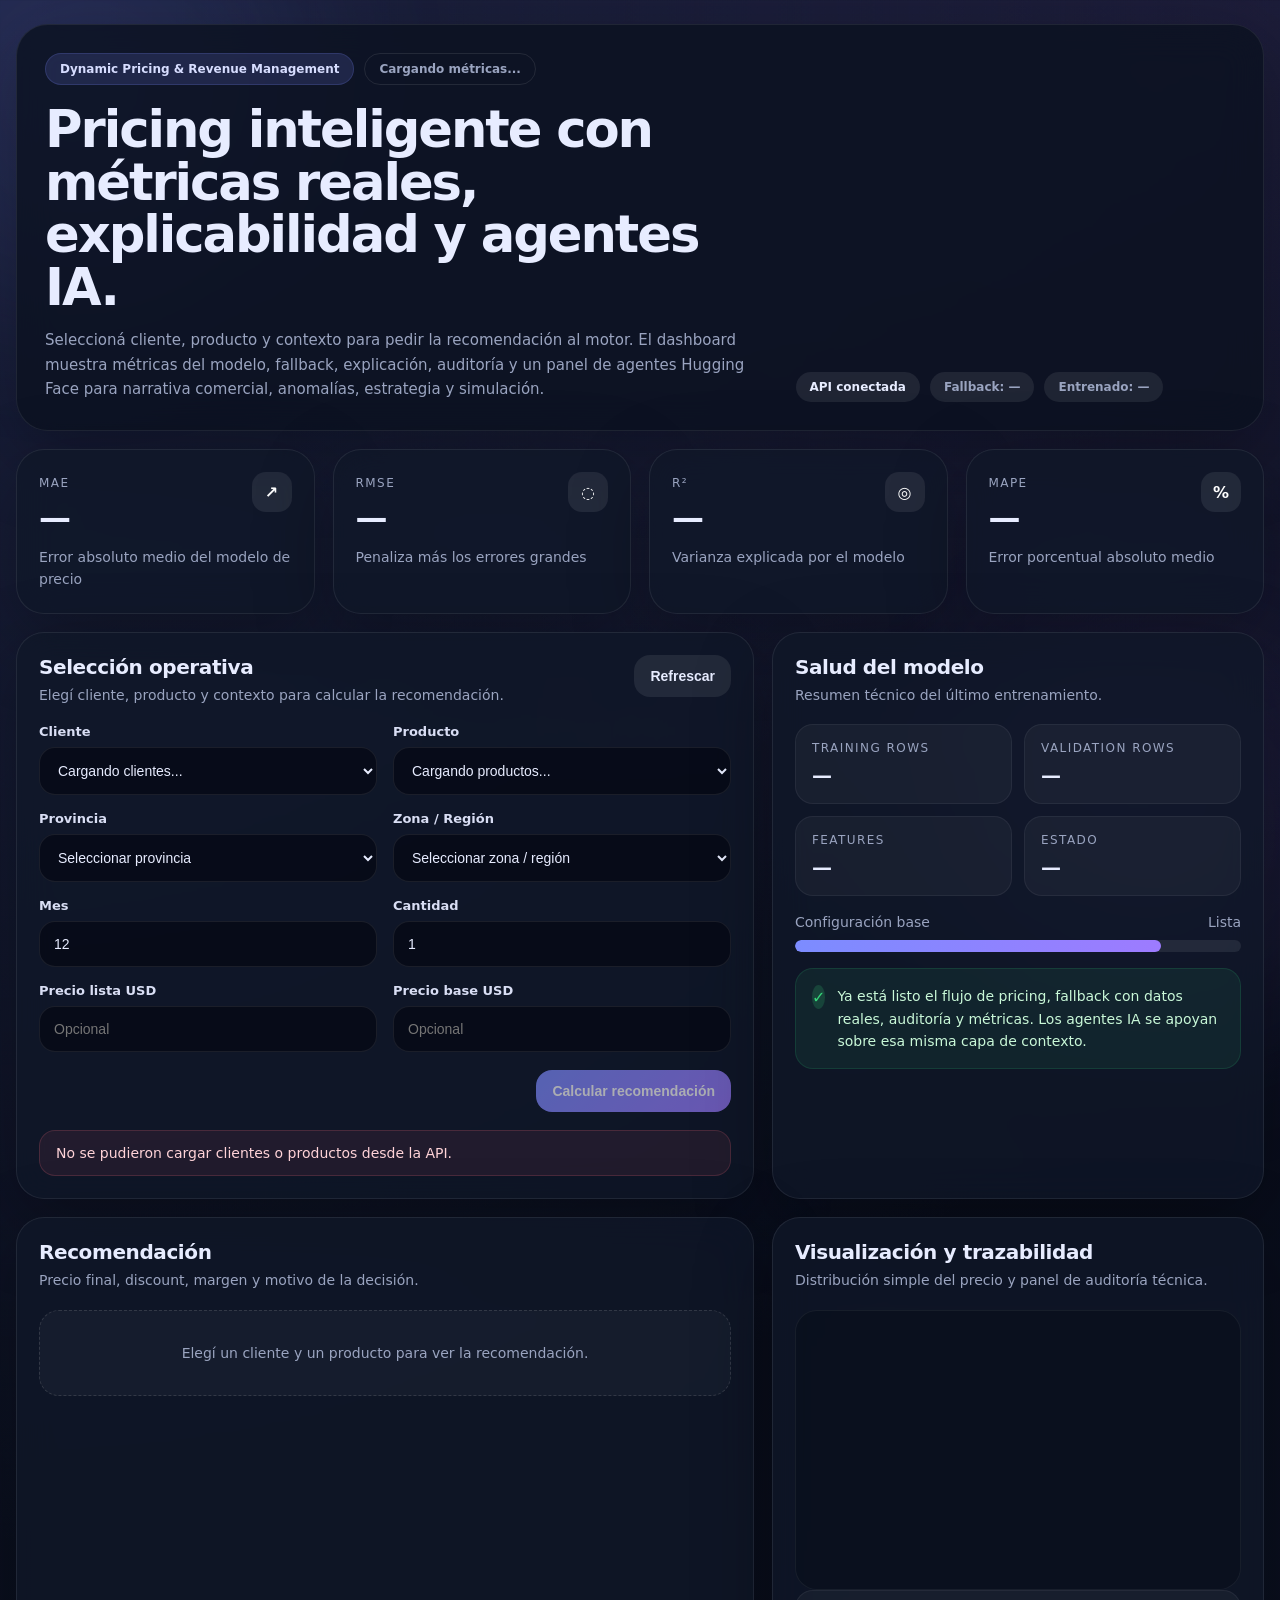
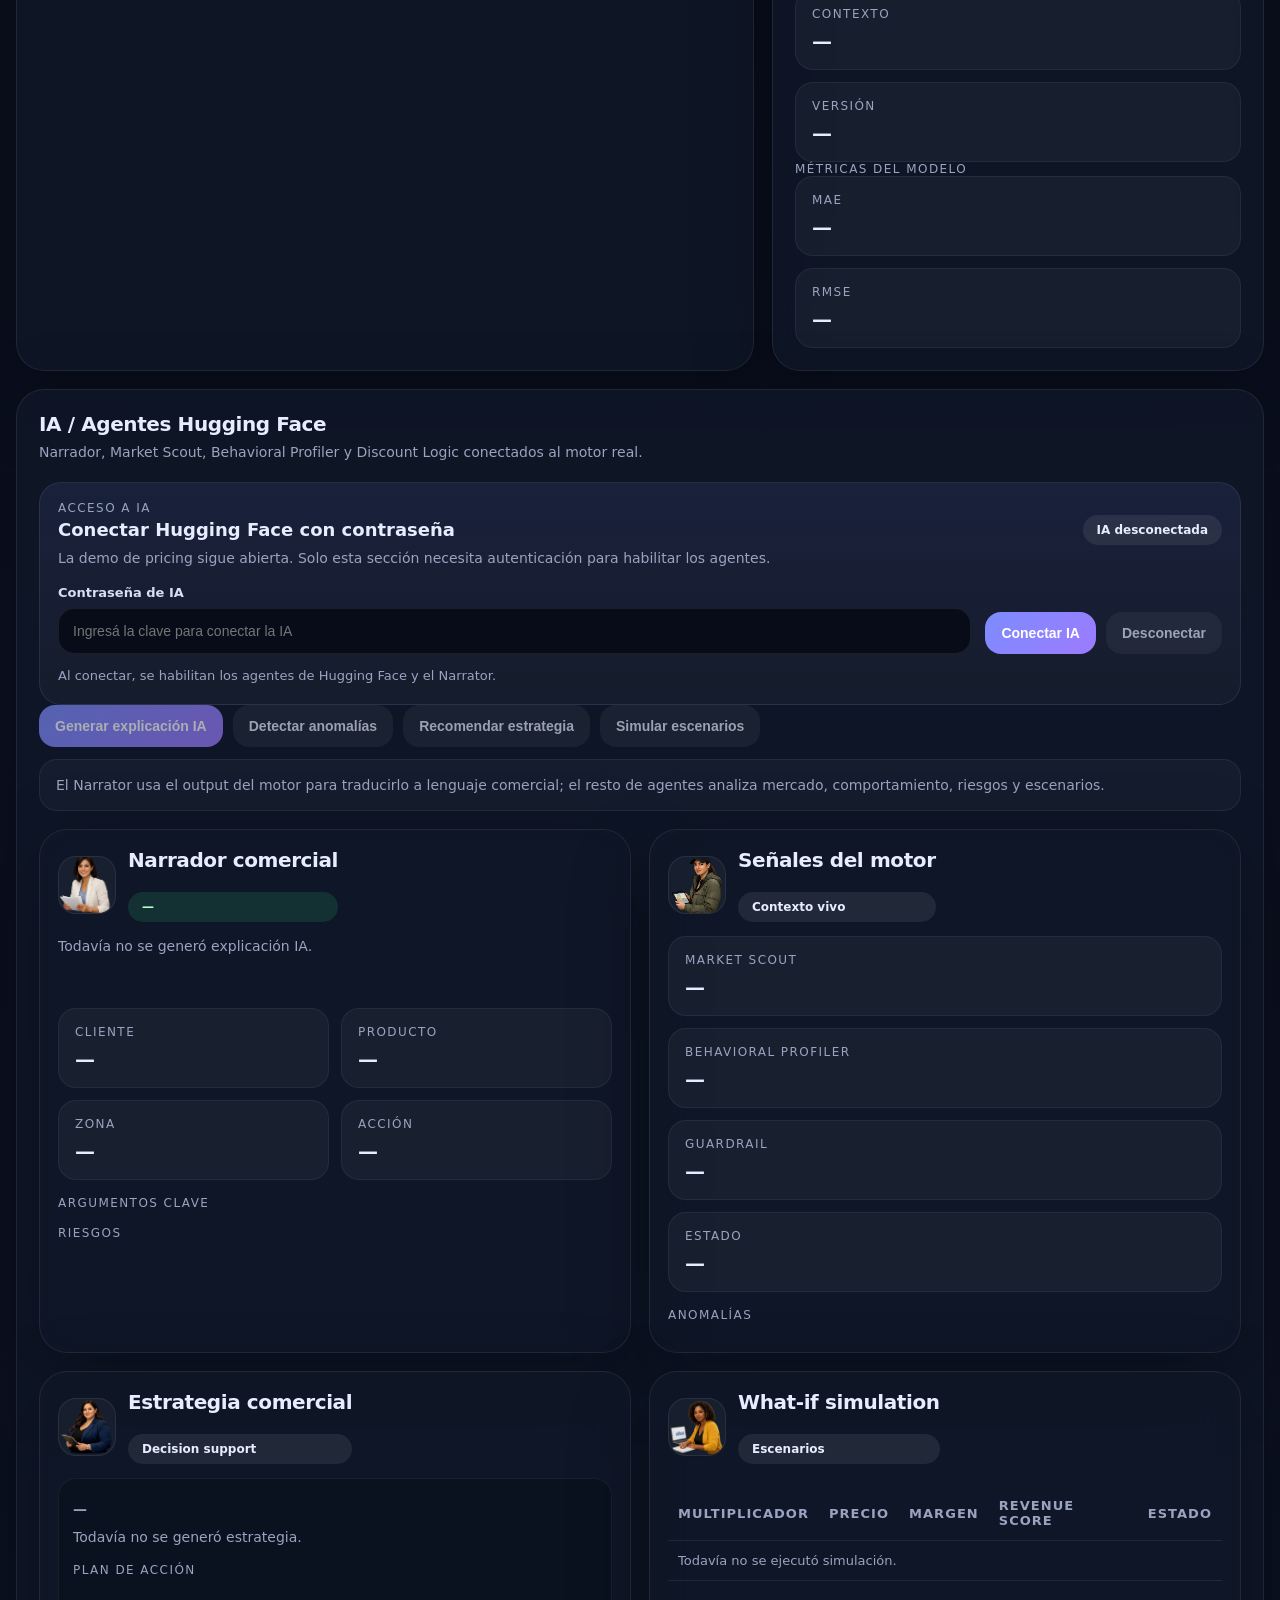
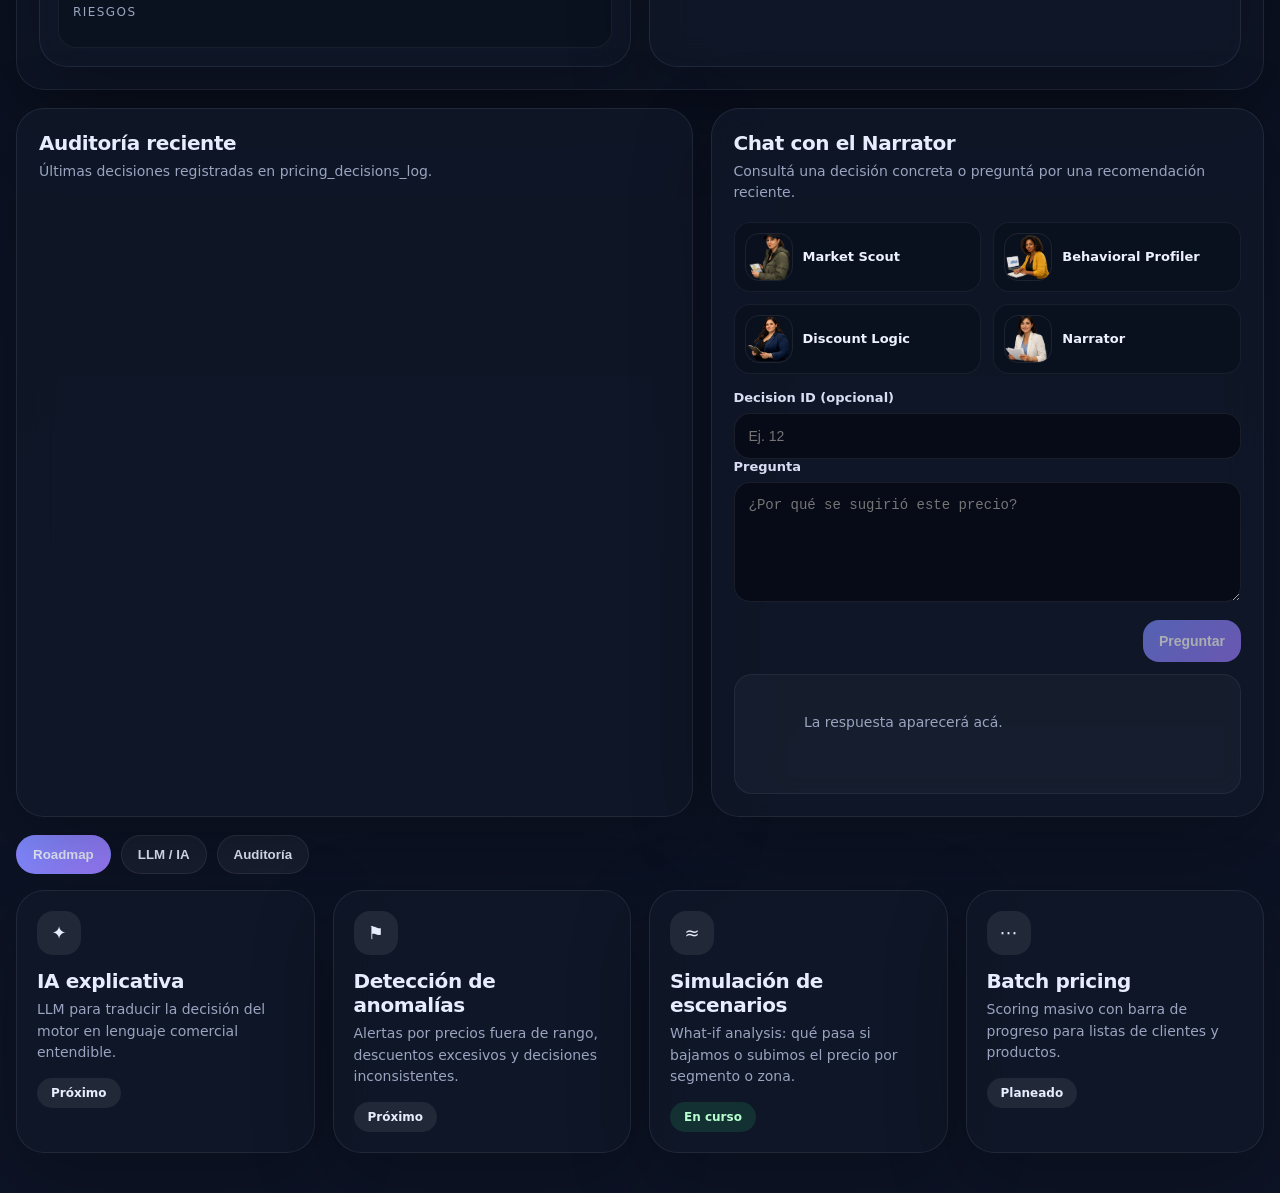
==== sullair_pricing_front_mod/index.html @ 0412f8c1 "front modified" ====
<!DOCTYPE html>
<html lang="es">
  <head>
    <meta charset="UTF-8" />
    <meta name="viewport" content="width=device-width, initial-scale=1.0" />
    <title>Dynamic Pricing Dashboard</title>
    <link rel="stylesheet" href="./styles.css" />
    <script>
  // Cambiá esta URL por la de tu backend en Render cuando publiques la demo.
  window.__API_BASE__ = window.__API_BASE__ || "http://127.0.0.1:8000";
</script>
  </head>
  <body>
    <div class="bg-glow bg-glow-1"></div>
    <div class="bg-glow bg-glow-2"></div>

    <main class="container">
      <header class="hero">
        <div class="hero__topline">
          <span class="pill">Dynamic Pricing & Revenue Management</span>
          <span class="pill pill--outline" id="modelStatusPill">Cargando métricas...</span>
        </div>

        <div class="hero__content">
          <div>
            <h1>Pricing inteligente con métricas reales, explicabilidad y agentes IA.</h1>
            <p>
              Seleccioná cliente, producto y contexto para pedir la recomendación al motor.
              El dashboard muestra métricas del modelo, fallback, explicación, auditoría y un
              panel de agentes Hugging Face para narrativa comercial, anomalías, estrategia y simulación.
            </p>
          </div>

          <div class="hero__badges">
            <span class="badge">API conectada</span>
            <span class="badge badge--soft" id="fallbackBadge">Fallback: —</span>
            <span class="badge badge--soft" id="trainedAtBadge">Entrenado: —</span>
          </div>
        </div>
      </header>

      <section class="metrics-grid">
        <article class="metric-card">
          <div class="metric-card__head">
            <div>
              <span class="metric-label">MAE</span>
              <h2 id="metricMae">—</h2>
            </div>
            <div class="metric-icon">↗</div>
          </div>
          <p>Error absoluto medio del modelo de precio</p>
        </article>

        <article class="metric-card">
          <div class="metric-card__head">
            <div>
              <span class="metric-label">RMSE</span>
              <h2 id="metricRmse">—</h2>
            </div>
            <div class="metric-icon">◌</div>
          </div>
          <p>Penaliza más los errores grandes</p>
        </article>

        <article class="metric-card">
          <div class="metric-card__head">
            <div>
              <span class="metric-label">R²</span>
              <h2 id="metricR2">—</h2>
            </div>
            <div class="metric-icon">◎</div>
          </div>
          <p>Varianza explicada por el modelo</p>
        </article>

        <article class="metric-card">
          <div class="metric-card__head">
            <div>
              <span class="metric-label">MAPE</span>
              <h2 id="metricMape">—</h2>
            </div>
            <div class="metric-icon">%</div>
          </div>
          <p>Error porcentual absoluto medio</p>
        </article>
      </section>

      <section class="layout-2">
        <section class="card">
          <div class="card__head">
            <div>
              <h3>Selección operativa</h3>
              <p>Elegí cliente, producto y contexto para calcular la recomendación.</p>
            </div>
            <button class="btn btn--ghost" id="refreshBtn">Refrescar</button>
          </div>

          <div class="form-grid">
            <div class="field">
              <label for="accountSelect">Cliente</label>
              <select id="accountSelect">
                <option value="">Cargando clientes...</option>
              </select>
            </div>

            <div class="field">
              <label for="productSelect">Producto</label>
              <select id="productSelect">
                <option value="">Cargando productos...</option>
              </select>
            </div>

            <div class="field">
              <label for="provinceSelect">Provincia</label>
              <select id="provinceSelect">
                <option value="">Seleccionar provincia</option>
              </select>
            </div>

            <div class="field">
              <label for="zoneSelect">Zona / Región</label>
              <select id="zoneSelect">
                <option value="">Seleccionar zona / región</option>
              </select>
            </div>

            <div class="field">
              <label for="monthInput">Mes</label>
              <input id="monthInput" type="number" min="1" max="12" />
            </div>

            <div class="field">
              <label for="qtyInput">Cantidad</label>
              <input id="qtyInput" type="number" min="1" step="1" value="1" />
            </div>

            <div class="field">
              <label for="listPriceInput">Precio lista USD</label>
              <input id="listPriceInput" type="number" min="0" step="0.01" placeholder="Opcional" />
            </div>

            <div class="field">
              <label for="basePriceInput">Precio base USD</label>
              <input id="basePriceInput" type="number" min="0" step="0.01" placeholder="Opcional" />
            </div>
          </div>

          <div class="actions">
            <button class="btn btn--primary" id="recommendBtn" disabled>Calcular recomendación</button>
          </div>

          <div id="errorBox" class="error-box hidden"></div>
        </section>

        <section class="card">
          <div class="card__head">
            <div>
              <h3>Salud del modelo</h3>
              <p>Resumen técnico del último entrenamiento.</p>
            </div>
          </div>

          <div class="stats-grid">
            <div class="stat">
              <span>Training rows</span>
              <strong id="trainingRows">—</strong>
            </div>
            <div class="stat">
              <span>Validation rows</span>
              <strong id="validationRows">—</strong>
            </div>
            <div class="stat">
              <span>Features</span>
              <strong id="featureCount">—</strong>
            </div>
            <div class="stat">
              <span>Estado</span>
              <strong id="modelState">—</strong>
            </div>
          </div>

          <div class="progress-block">
            <div class="progress-block__row">
              <span>Configuración base</span>
              <span>Lista</span>
            </div>
            <div class="progress">
              <div class="progress__bar" style="width: 82%"></div>
            </div>
          </div>

          <div class="notice">
            <span>✓</span>
            <p>
              Ya está listo el flujo de pricing, fallback con datos reales, auditoría y métricas.
              Los agentes IA se apoyan sobre esa misma capa de contexto.
            </p>
          </div>
        </section>
      </section>

      <section class="layout-2">
        <section class="card">
          <div class="card__head">
            <div>
              <h3>Recomendación</h3>
              <p>Precio final, discount, margen y motivo de la decisión.</p>
            </div>
          </div>

          <div id="recommendationEmpty" class="empty-state">
            Elegí un cliente y un producto para ver la recomendación.
          </div>

          <div id="recommendationPanel" class="reco hidden">
            <div class="reco-grid">
              <div class="reco-box">
                <span>Precio recomendado</span>
                <strong id="priceRecommended">—</strong>
              </div>
              <div class="reco-box">
                <span>Descuento sugerido</span>
                <strong id="discountRecommended">—</strong>
              </div>
              <div class="reco-box">
                <span>Margen esperado</span>
                <strong id="marginExpected">—</strong>
              </div>
              <div class="reco-box">
                <span>Fallback</span>
                <strong id="fallbackUsed">—</strong>
              </div>
            </div>

            <div class="reco-reason">
              <span class="section-caption">Razón</span>
              <p id="recommendationReason">—</p>
            </div>

            <div class="factor-panel">
              <span class="section-caption">Scores por factor</span>
              <div id="factorScores" class="factor-list"></div>
            </div>
          </div>
        </section>

        <section class="card">
          <div class="card__head">
            <div>
              <h3>Visualización y trazabilidad</h3>
              <p>Distribución simple del precio y panel de auditoría técnica.</p>
            </div>
          </div>

          <div class="chart-card">
            <div id="chartBars" class="chart-bars"></div>
          </div>

          <div class="mini-grid">
            <div class="mini-box">
              <span>Contexto</span>
              <strong id="contextSource">—</strong>
            </div>
            <div class="mini-box">
              <span>Versión</span>
              <strong id="modelVersion">—</strong>
            </div>
          </div>

          <div class="metrics-summary">
            <span class="section-caption">Métricas del modelo</span>
            <div class="mini-grid mini-grid--2">
              <div class="mini-box">
                <span>MAE</span>
                <strong id="summaryMae">—</strong>
              </div>
              <div class="mini-box">
                <span>RMSE</span>
                <strong id="summaryRmse">—</strong>
              </div>
            </div>
          </div>
        </section>
      </section>

      <section class="card agents-shell">
        <div class="card__head">
          <div>
            <h3>IA / Agentes Hugging Face</h3>
            <p>
              Narrador, Market Scout, Behavioral Profiler y Discount Logic conectados al motor real.
            </p>
          </div>
        </div>

        <div class="ai-access-panel">
  <div class="ai-access-panel__header">
    <div>
      <span class="section-caption">Acceso a IA</span>
      <h4>Conectar Hugging Face con contraseña</h4>
      <p>
        La demo de pricing sigue abierta. Solo esta sección necesita autenticación para habilitar los agentes.
      </p>
    </div>
    <span class="chip" id="aiStatusBadge">IA desconectada</span>
  </div>

  <div class="ai-access-panel__grid">
    <div class="field">
      <label for="llmPassword">Contraseña de IA</label>
      <input
        id="llmPassword"
        type="password"
        placeholder="Ingresá la clave para conectar la IA"
        autocomplete="current-password"
      />
    </div>

    <div class="actions ai-access-actions">
      <button class="btn btn--primary" id="connectAiBtn" type="button">Conectar IA</button>
      <button class="btn btn--ghost" id="disconnectAiBtn" type="button">Desconectar</button>
    </div>
  </div>

  <div class="ai-access-panel__hint">
    Al conectar, se habilitan los agentes de Hugging Face y el Narrator.
  </div>
</div>

        <div class="agent-actions">
          <button class="btn btn--primary" id="btnExplainAi" disabled>Generar explicación IA</button>
          <button class="btn btn--ghost" id="btnAnomalies" disabled>Detectar anomalías</button>
          <button class="btn btn--ghost" id="btnStrategy" disabled>Recomendar estrategia</button>
          <button class="btn btn--ghost" id="btnWhatIf" disabled>Simular escenarios</button>
        </div>

        <div class="agents-note">
          El Narrator usa el output del motor para traducirlo a lenguaje comercial; el resto de agentes analiza mercado, comportamiento, riesgos y escenarios.
        </div>

        <div class="agents-grid">
          <article class="agent-card">
            <div class="agent-card__head">
              <img class="agent-avatar" src="./src/narrador_comercial.png" alt="Narrador comercial" />
              <div class="agent-head-copy">
                <h4>Narrador comercial</h4>
                <span class="chip chip--active" id="agentNarrativeTone">—</span>
              </div>
            </div>
            <p id="agentExecutiveSummary" class="agent-main-text">Todavía no se generó explicación IA.</p>

            <div class="agent-subgrid">
              <div class="mini-box">
                <span>Cliente</span>
                <strong id="agentClientContext">—</strong>
              </div>
              <div class="mini-box">
                <span>Producto</span>
                <strong id="agentProductContext">—</strong>
              </div>
              <div class="mini-box">
                <span>Zona</span>
                <strong id="agentZoneContext">—</strong>
              </div>
              <div class="mini-box">
                <span>Acción</span>
                <strong id="agentRecommendedAction">—</strong>
              </div>
            </div>

            <div class="list-block">
              <span class="section-caption">Argumentos clave</span>
              <ul id="agentKeyArguments" class="bullet-list"></ul>
            </div>

            <div class="list-block">
              <span class="section-caption">Riesgos</span>
              <ul id="agentRisks" class="bullet-list bullet-list--danger"></ul>
            </div>
          </article>

          <article class="agent-card">
            <div class="agent-card__head">
              <img class="agent-avatar" src="./src/inteligencia_mercado.png" alt="Market Scout" />
              <div class="agent-head-copy">
                <h4>Señales del motor</h4>
                <span class="chip">Contexto vivo</span>
              </div>
            </div>

            <div class="mini-grid mini-grid--2">
              <div class="mini-box">
                <span>Market Scout</span>
                <strong id="agentMarketSummary">—</strong>
              </div>
              <div class="mini-box">
                <span>Behavioral Profiler</span>
                <strong id="agentBehaviorSummary">—</strong>
              </div>
              <div class="mini-box">
                <span>Guardrail</span>
                <strong id="agentGuardrailSummary">—</strong>
              </div>
              <div class="mini-box">
                <span>Estado</span>
                <strong id="agentContextState">—</strong>
              </div>
            </div>

            <div class="list-block">
              <span class="section-caption">Anomalías</span>
              <div id="agentAnomalies" class="inline-list"></div>
            </div>
          </article>

          <article class="agent-card">
            <div class="agent-card__head">
              <img class="agent-avatar" src="./src/estratega_descuentos.png" alt="Estratega de descuentos" />
              <div class="agent-head-copy">
                <h4>Estrategia comercial</h4>
                <span class="chip">Decision support</span>
              </div>
            </div>
            <div class="strategy-card">
              <p id="agentStrategyTitle" class="strategy-title">—</p>
              <p id="agentStrategySummary" class="strategy-summary">Todavía no se generó estrategia.</p>
              <div class="strategy-list">
                <div>
                  <span>Plan de acción</span>
                  <ul id="agentActionPlan" class="bullet-list"></ul>
                </div>
                <div>
                  <span>Riesgos</span>
                  <ul id="agentStrategyRisks" class="bullet-list bullet-list--danger"></ul>
                </div>
              </div>
            </div>
          </article>

          <article class="agent-card">
            <div class="agent-card__head">
              <img class="agent-avatar" src="./src/comportamiento_cliente.png" alt="Comportamiento del cliente" />
              <div class="agent-head-copy">
                <h4>What-if simulation</h4>
                <span class="chip">Escenarios</span>
              </div>
            </div>
            <div class="scenario-table-wrap">
              <table class="scenario-table">
                <thead>
                  <tr>
                    <th>Multiplicador</th>
                    <th>Precio</th>
                    <th>Margen</th>
                    <th>Revenue score</th>
                    <th>Estado</th>
                  </tr>
                </thead>
                <tbody id="scenarioTableBody">
                  <tr>
                    <td colspan="5" class="empty-row">Todavía no se ejecutó simulación.</td>
                  </tr>
                </tbody>
              </table>
            </div>
          </article>
        </div>
      </section>

      <section class="layout-audit-chat">
        <section class="card">
          <div class="card__head">
            <div>
              <h3>Auditoría reciente</h3>
              <p>Últimas decisiones registradas en pricing_decisions_log.</p>
            </div>
          </div>
          <div id="auditLatestRows" class="inline-list"></div>
        </section>

        <section class="card chat-card">
          <div class="card__head">
            <div>
              <h3>Chat con el Narrator</h3>
              <p>Consultá una decisión concreta o preguntá por una recomendación reciente.</p>
            </div>
          </div>

          <div class="chat-personas">
            <div class="persona-card">
              <img src="./src/inteligencia_mercado.png" alt="Market Scout" />
              <span>Market Scout</span>
            </div>
            <div class="persona-card">
              <img src="./src/comportamiento_cliente.png" alt="Behavioral Profiler" />
              <span>Behavioral Profiler</span>
            </div>
            <div class="persona-card">
              <img src="./src/estratega_descuentos.png" alt="Discount Logic" />
              <span>Discount Logic</span>
            </div>
            <div class="persona-card">
              <img src="./src/narrador_comercial.png" alt="Narrator" />
              <span>Narrator</span>
            </div>
          </div>

          <div class="field">
            <label for="narratorDecisionId">Decision ID (opcional)</label>
            <input id="narratorDecisionId" type="number" placeholder="Ej. 12" />
          </div>

          <div class="field">
            <label for="narratorQuestion">Pregunta</label>
            <textarea id="narratorQuestion" rows="5" placeholder="¿Por qué se sugirió este precio?"></textarea>
          </div>

          <div class="actions">
            <button class="btn btn--primary" id="narratorChatBtn">Preguntar</button>
          </div>

          <div id="narratorAnswer" class="agents-note narrator-answer">
            La respuesta aparecerá acá.
          </div>
        </section>
      </section>

      <section class="tabs">
        <div class="tabs__bar">
          <button class="tab-btn tab-btn--active" data-tab="roadmap">Roadmap</button>
          <button class="tab-btn" data-tab="llm">LLM / IA</button>
          <button class="tab-btn" data-tab="audit">Auditoría</button>
        </div>

        <div class="tab-content tab-content--active" id="tab-roadmap">
          <div class="cards-grid">
            <article class="feature-card">
              <div class="feature-card__icon">✦</div>
              <h4>IA explicativa</h4>
              <p>LLM para traducir la decisión del motor en lenguaje comercial entendible.</p>
              <span class="chip">Próximo</span>
            </article>

            <article class="feature-card">
              <div class="feature-card__icon">⚑</div>
              <h4>Detección de anomalías</h4>
              <p>Alertas por precios fuera de rango, descuentos excesivos y decisiones inconsistentes.</p>
              <span class="chip">Próximo</span>
            </article>

            <article class="feature-card">
              <div class="feature-card__icon">≈</div>
              <h4>Simulación de escenarios</h4>
              <p>What-if analysis: qué pasa si bajamos o subimos el precio por segmento o zona.</p>
              <span class="chip chip--active">En curso</span>
            </article>

            <article class="feature-card">
              <div class="feature-card__icon">⋯</div>
              <h4>Batch pricing</h4>
              <p>Scoring masivo con barra de progreso para listas de clientes y productos.</p>
              <span class="chip">Planeado</span>
            </article>
          </div>
        </div>

        <div class="tab-content" id="tab-llm">
          <div class="split-grid">
            <article class="feature-card feature-card--wide">
              <div class="feature-card__icon">🧠</div>
              <h4>IA explicativa</h4>
              <p>
                El Narrator convierte la recomendación de pricing en un resumen ejecutivo para ventas y dirección.
              </p>
              <ul class="bullet-list">
                <li>Resumen ejecutivo para ventas y dirección.</li>
                <li>Justificación por cliente, producto y zona.</li>
                <li>Recomendación de acción comercial siguiente.</li>
                <li>Comparación entre precio actual, sugerido y margen objetivo.</li>
              </ul>
            </article>

            <article class="feature-card feature-card--wide">
              <div class="feature-card__icon">✨</div>
              <h4>Integración con Hugging Face</h4>
              <p>El backend ya queda listo para exponer agentes: explicación, anomalías, estrategia y escenarios.</p>
              <ul class="bullet-list">
                <li>/agents/explain-pricing</li>
                <li>/agents/detect-anomalies</li>
                <li>/agents/recommend-strategy</li>
                <li>/agents/what-if-simulation</li>
              </ul>
            </article>
          </div>
        </div>

        <div class="tab-content" id="tab-audit">
          <article class="audit-card">
            <h4>Trazabilidad y control</h4>
            <p>
              Cada recomendación queda auditada. Luego podremos listar histórico, revisar anomalías y exportar decisiones.
            </p>
            <div class="audit-grid">
              <div class="audit-item">
                <span>Auditoría</span>
                <strong>Guardado en SQLite por cada decisión</strong>
              </div>
              <div class="audit-item">
                <span>Fallback</span>
                <strong>Soporte para match histórico o datos enriquecidos</strong>
              </div>
              <div class="audit-item">
                <span>Modelo</span>
                <strong>Versión, métricas y contexto en UI</strong>
              </div>
            </div>
          </article>
        </div>
      </section>
    </main>

    <script src="./app.js"></script>
  </body>
</html>
---- sullair_pricing_front_mod/styles.css ----
:root {
  --bg: #0b1020;
  --bg-soft: #11192f;
  --card: rgba(16, 24, 40, 0.78);
  --card-border: rgba(255, 255, 255, 0.08);
  --text: #e7ecff;
  --muted: #9aa4c0;
  --primary: #7c8cff;
  --primary-2: #9d7bff;
  --success: #37d67a;
  --warning: #f5b84b;
  --danger: #ff6b7a;
  --shadow: 0 24px 80px rgba(0, 0, 0, 0.28);
  --radius-xl: 28px;
  --radius-lg: 20px;
  --radius-md: 16px;
  --radius-sm: 12px;
}

* {
  box-sizing: border-box;
}

html,
body {
  margin: 0;
  min-height: 100%;
  background:
    radial-gradient(circle at top left, rgba(124, 140, 255, 0.18), transparent 34%),
    radial-gradient(circle at top right, rgba(157, 123, 255, 0.12), transparent 24%),
    linear-gradient(180deg, #070b17 0%, #0b1020 52%, #0d1426 100%);
  color: var(--text);
  font-family: Inter, system-ui, -apple-system, BlinkMacSystemFont, "Segoe UI", sans-serif;
}

body {
  position: relative;
}

.bg-glow {
  position: fixed;
  width: 420px;
  height: 420px;
  border-radius: 50%;
  filter: blur(90px);
  opacity: 0.35;
  pointer-events: none;
  z-index: 0;
}

.bg-glow-1 {
  top: -120px;
  left: -120px;
  background: rgba(124, 140, 255, 0.35);
}

.bg-glow-2 {
  bottom: -140px;
  right: -100px;
  background: rgba(157, 123, 255, 0.25);
}

.container {
  position: relative;
  z-index: 1;
  width: min(1320px, calc(100% - 32px));
  margin: 0 auto;
  padding: 24px 0 40px;
}

.hero {
  border: 1px solid var(--card-border);
  background: rgba(12, 18, 32, 0.82);
  backdrop-filter: blur(18px);
  box-shadow: var(--shadow);
  border-radius: 32px;
  padding: 28px;
}

.hero__topline {
  display: flex;
  flex-wrap: wrap;
  gap: 10px;
  margin-bottom: 18px;
}

.pill,
.badge,
.chip {
  display: inline-flex;
  align-items: center;
  gap: 8px;
  border-radius: 999px;
  padding: 8px 14px;
  font-size: 12px;
  font-weight: 600;
}

.pill {
  background: rgba(124, 140, 255, 0.16);
  color: #d7ddff;
  border: 1px solid rgba(124, 140, 255, 0.18);
}

.pill--outline {
  background: transparent;
  color: var(--muted);
  border: 1px solid rgba(255, 255, 255, 0.09);
}

.badge {
  background: rgba(255, 255, 255, 0.08);
  color: var(--text);
}

.badge--soft {
  color: var(--muted);
}

.hero__content {
  display: grid;
  gap: 18px;
  grid-template-columns: 1.5fr 0.9fr;
  align-items: end;
}

.hero h1 {
  font-size: clamp(2rem, 4vw, 4rem);
  line-height: 1.03;
  margin: 0;
  letter-spacing: -0.04em;
}

.hero p {
  margin: 14px 0 0;
  max-width: 760px;
  color: var(--muted);
  font-size: 15px;
  line-height: 1.65;
}

.hero__badges {
  display: flex;
  flex-wrap: wrap;
  gap: 10px;
  justify-content: flex-start;
}

.metrics-grid,
.layout-2,
.cards-grid,
.split-grid,
.audit-grid,
.agents-grid,
.layout-audit-chat {
  display: grid;
  gap: 18px;
}

.metrics-grid {
  grid-template-columns: repeat(4, minmax(0, 1fr));
  margin-top: 18px;
}

.layout-2 {
  grid-template-columns: 1.2fr 0.8fr;
  margin-top: 18px;
}

.layout-audit-chat {
  grid-template-columns: 1.1fr 0.9fr;
  margin-top: 18px;
}

.card,
.metric-card,
.feature-card,
.audit-card,
.agent-card {
  border: 1px solid var(--card-border);
  background: var(--card);
  backdrop-filter: blur(18px);
  border-radius: var(--radius-xl);
  box-shadow: var(--shadow);
}

.metric-card {
  padding: 22px;
}

.metric-card__head {
  display: flex;
  align-items: start;
  justify-content: space-between;
  gap: 16px;
}

.metric-label {
  font-size: 12px;
  letter-spacing: 0.12em;
  text-transform: uppercase;
  color: var(--muted);
}

.metric-card h2 {
  margin: 8px 0 0;
  font-size: 2rem;
}

.metric-card p {
  margin: 10px 0 0;
  color: var(--muted);
  font-size: 14px;
  line-height: 1.55;
}

.metric-icon {
  min-width: 40px;
  height: 40px;
  border-radius: 14px;
  display: grid;
  place-items: center;
  background: rgba(255, 255, 255, 0.08);
  color: #fff;
  font-weight: 700;
}

.card {
  padding: 22px;
}

.card__head {
  display: flex;
  align-items: start;
  justify-content: space-between;
  gap: 14px;
  margin-bottom: 18px;
}

.card__head h3,
.feature-card h4,
.audit-card h4,
.agent-card h4 {
  margin: 0;
  font-size: 20px;
  letter-spacing: -0.02em;
}

.card__head p,
.feature-card p,
.audit-card p,
.agent-card p {
  margin: 6px 0 0;
  color: var(--muted);
  font-size: 14px;
  line-height: 1.55;
}

.form-grid {
  display: grid;
  gap: 16px;
  grid-template-columns: repeat(2, minmax(0, 1fr));
}

.field {
  display: grid;
  gap: 8px;
}

label {
  font-size: 13px;
  color: #d9def4;
  font-weight: 600;
}

select,
input,
textarea {
  width: 100%;
  border: 1px solid rgba(255, 255, 255, 0.08);
  background: rgba(7, 12, 24, 0.9);
  color: var(--text);
  border-radius: 16px;
  padding: 14px 14px;
  outline: none;
  font-size: 14px;
}

textarea {
  resize: vertical;
  min-height: 120px;
}

select:focus,
input:focus,
textarea:focus {
  border-color: rgba(124, 140, 255, 0.5);
  box-shadow: 0 0 0 3px rgba(124, 140, 255, 0.12);
}

.actions {
  display: flex;
  justify-content: flex-end;
  margin-top: 18px;
  gap: 10px;
  flex-wrap: wrap;
}

.btn {
  border: 0;
  cursor: pointer;
  font-weight: 700;
  font-size: 14px;
  border-radius: 16px;
  padding: 13px 16px;
  transition: transform 0.18s ease, opacity 0.18s ease, background 0.18s ease;
}

.btn:hover {
  transform: translateY(-1px);
}

.btn:disabled {
  opacity: 0.65;
  cursor: not-allowed;
}

.btn--primary {
  color: white;
  background: linear-gradient(135deg, var(--primary), var(--primary-2));
}

.btn--ghost {
  color: var(--text);
  background: rgba(255, 255, 255, 0.08);
}

.error-box {
  margin-top: 18px;
  padding: 14px 16px;
  border-radius: 16px;
  background: rgba(255, 107, 122, 0.08);
  border: 1px solid rgba(255, 107, 122, 0.18);
  color: #ffd3d8;
  font-size: 14px;
}

.hidden {
  display: none !important;
}

/* IA access panel */
.ai-access-panel {
  margin-top: 18px;
  padding: 18px;
  border-radius: 22px;
  border: 1px solid rgba(255, 255, 255, 0.08);
  background: linear-gradient(180deg, rgba(124, 140, 255, 0.10), rgba(255, 255, 255, 0.03));
}

.ai-access-panel__header {
  display: flex;
  align-items: flex-start;
  justify-content: space-between;
  gap: 14px;
}

.ai-access-panel__header h4 {
  margin: 4px 0 0;
  font-size: 18px;
}

.ai-access-panel__header p {
  margin: 8px 0 0;
  color: var(--muted);
  font-size: 14px;
  line-height: 1.55;
}

.ai-access-panel__grid {
  display: grid;
  gap: 14px;
  grid-template-columns: minmax(0, 1fr) auto;
  align-items: end;
  margin-top: 16px;
}

.ai-access-actions {
  margin-top: 0;
  justify-content: flex-start;
}

.ai-access-panel__hint {
  margin-top: 12px;
  color: var(--muted);
  font-size: 13px;
  line-height: 1.5;
}


.stats-grid,
.reco-grid,
.mini-grid,
.mini-grid--2,
.agent-subgrid {
  display: grid;
  gap: 12px;
}

.stats-grid {
  grid-template-columns: repeat(2, minmax(0, 1fr));
}

.stat,
.reco-box,
.mini-box {
  background: rgba(255, 255, 255, 0.04);
  border: 1px solid rgba(255, 255, 255, 0.06);
  border-radius: 18px;
  padding: 16px;
}

.stat span,
.reco-box span,
.mini-box span,
.section-caption,
.agent-card .mini-box span {
  display: block;
  color: var(--muted);
  font-size: 12px;
  text-transform: uppercase;
  letter-spacing: 0.12em;
}

.stat strong,
.reco-box strong,
.mini-box strong {
  display: block;
  margin-top: 8px;
  font-size: 20px;
}

.progress-block {
  margin-top: 18px;
}

.progress-block__row {
  display: flex;
  justify-content: space-between;
  gap: 12px;
  margin-bottom: 10px;
  color: var(--muted);
  font-size: 14px;
}

.progress {
  width: 100%;
  height: 12px;
  border-radius: 999px;
  background: rgba(255, 255, 255, 0.08);
  overflow: hidden;
}

.progress__bar {
  height: 100%;
  border-radius: inherit;
  background: linear-gradient(90deg, var(--primary), var(--primary-2));
}

.notice {
  margin-top: 16px;
  display: flex;
  gap: 12px;
  align-items: flex-start;
  border-radius: 18px;
  padding: 16px;
  background: rgba(55, 214, 122, 0.08);
  border: 1px solid rgba(55, 214, 122, 0.14);
}

.notice span {
  width: 24px;
  height: 24px;
  display: grid;
  place-items: center;
  border-radius: 50%;
  background: rgba(55, 214, 122, 0.18);
  color: var(--success);
  font-weight: 700;
}

.notice p {
  margin: 0;
  color: #c9f8d8;
  font-size: 14px;
  line-height: 1.6;
}

.empty-state {
  border: 1px dashed rgba(255, 255, 255, 0.12);
  background: rgba(255, 255, 255, 0.03);
  border-radius: 20px;
  padding: 34px 18px;
  text-align: center;
  color: var(--muted);
  font-size: 14px;
}

.reco {
  display: grid;
  gap: 16px;
}

.reco-reason,
.factor-panel {
  border-radius: 20px;
  border: 1px solid rgba(255, 255, 255, 0.08);
  background: rgba(255, 255, 255, 0.04);
  padding: 16px;
}

.reco-reason p {
  margin: 10px 0 0;
  font-size: 14px;
  line-height: 1.7;
  color: #edf1ff;
}

.factor-list {
  margin-top: 14px;
  display: grid;
  gap: 12px;
}

.factor-item {
  border-radius: 16px;
  padding: 12px;
  background: rgba(7, 12, 24, 0.55);
  border: 1px solid rgba(255, 255, 255, 0.06);
}

.factor-item__top {
  display: flex;
  justify-content: space-between;
  gap: 12px;
  font-size: 14px;
}

.factor-item__top span:first-child {
  text-transform: capitalize;
}

.factor-track {
  margin-top: 8px;
  width: 100%;
  height: 10px;
  border-radius: 999px;
  background: rgba(255, 255, 255, 0.08);
  overflow: hidden;
}

.factor-track > div {
  height: 100%;
  border-radius: inherit;
  background: linear-gradient(90deg, var(--primary), var(--primary-2));
}

.chart-card {
  height: 280px;
  border-radius: 22px;
  padding: 16px;
  background: rgba(7, 12, 24, 0.5);
  border: 1px solid rgba(255, 255, 255, 0.06);
}

.chart-bars {
  display: flex;
  align-items: end;
  gap: 16px;
  height: 100%;
  padding-top: 20px;
}

.chart-bar {
  flex: 1;
  min-width: 0;
  display: flex;
  flex-direction: column;
  align-items: center;
  justify-content: end;
  gap: 10px;
  height: 100%;
}

.chart-bar__value {
  width: 100%;
  border-radius: 18px 18px 8px 8px;
  background: linear-gradient(180deg, rgba(124, 140, 255, 0.95), rgba(157, 123, 255, 0.82));
  min-height: 8px;
  box-shadow: 0 10px 20px rgba(124, 140, 255, 0.18);
}

.chart-bar__label {
  text-align: center;
  font-size: 13px;
  color: var(--muted);
}

.chart-bar__money {
  font-size: 13px;
  font-weight: 700;
}

.tabs {
  margin-top: 18px;
}

.tabs__bar {
  display: flex;
  flex-wrap: wrap;
  gap: 10px;
  margin-bottom: 16px;
}

.tab-btn {
  border: 1px solid rgba(255, 255, 255, 0.08);
  background: rgba(255, 255, 255, 0.05);
  color: var(--text);
  border-radius: 999px;
  padding: 11px 16px;
  cursor: pointer;
  font-weight: 700;
}

.tab-btn--active {
  background: linear-gradient(135deg, var(--primary), var(--primary-2));
  border-color: transparent;
}

.tab-content {
  display: none;
}

.tab-content--active {
  display: block;
}

.cards-grid {
  grid-template-columns: repeat(4, minmax(0, 1fr));
}

.feature-card {
  padding: 20px;
  position: relative;
}

.feature-card__icon {
  width: 44px;
  height: 44px;
  display: grid;
  place-items: center;
  border-radius: 16px;
  background: rgba(255, 255, 255, 0.08);
  margin-bottom: 14px;
  font-size: 18px;
}

.chip {
  margin-top: 14px;
  background: rgba(255, 255, 255, 0.08);
  color: var(--text);
}

.chip--active {
  background: rgba(55, 214, 122, 0.14);
  color: #b8ffd0;
}

.split-grid {
  grid-template-columns: repeat(2, minmax(0, 1fr));
}

.feature-card--wide {
  min-height: 100%;
}

.bullet-list {
  margin: 14px 0 0;
  padding-left: 18px;
  color: var(--text);
  font-size: 14px;
  line-height: 1.7;
}

.bullet-list--danger li {
  color: #ffd6da;
}

.audit-card {
  padding: 22px;
}

.audit-grid {
  margin-top: 16px;
  grid-template-columns: repeat(3, minmax(0, 1fr));
}

.audit-item {
  border-radius: 18px;
  padding: 16px;
  background: rgba(255, 255, 255, 0.04);
  border: 1px solid rgba(255, 255, 255, 0.06);
}

.audit-item span {
  font-size: 12px;
  color: var(--muted);
  text-transform: uppercase;
  letter-spacing: 0.12em;
}

.audit-item strong {
  display: block;
  margin-top: 8px;
  font-size: 15px;
}

.agents-shell {
  margin-top: 18px;
}

.agent-actions {
  display: flex;
  flex-wrap: wrap;
  gap: 10px;
}

.agents-note {
  margin-top: 12px;
  color: var(--muted);
  font-size: 14px;
  line-height: 1.6;
  padding: 14px 16px;
  border-radius: 18px;
  border: 1px solid rgba(255, 255, 255, 0.06);
  background: rgba(255, 255, 255, 0.03);
}

.agents-grid {
  margin-top: 18px;
  grid-template-columns: repeat(2, minmax(0, 1fr));
}

.agent-card {
  padding: 18px;
}

.agent-card__head {
  display: flex;
  align-items: center;
  gap: 12px;
  margin-bottom: 14px;
}

.agent-avatar {
  width: 58px;
  height: 58px;
  border-radius: 18px;
  object-fit: cover;
  border: 1px solid rgba(255, 255, 255, 0.08);
  background: rgba(255, 255, 255, 0.04);
}

.agent-head-copy {
  display: flex;
  flex-direction: column;
  gap: 6px;
}

.agent-main-text {
  margin-top: 0;
  color: #eef2ff;
  font-size: 14px;
  line-height: 1.7;
  min-height: 56px;
}

.agent-subgrid {
  grid-template-columns: repeat(2, minmax(0, 1fr));
  margin-top: 16px;
}

.list-block {
  margin-top: 16px;
}

.inline-list {
  display: grid;
  gap: 10px;
  margin-top: 12px;
}

.inline-item {
  border-radius: 16px;
  padding: 12px;
  background: rgba(7, 12, 24, 0.5);
  border: 1px solid rgba(255, 255, 255, 0.06);
}

.inline-item strong {
  display: block;
  margin-bottom: 6px;
  font-size: 14px;
}

.inline-item span {
  color: var(--muted);
  font-size: 13px;
  line-height: 1.5;
}

.inline-item__action {
  display: block;
  margin-top: 6px;
  color: #dbe3ff !important;
}

.strategy-card {
  border-radius: 18px;
  padding: 14px;
  background: rgba(7, 12, 24, 0.5);
  border: 1px solid rgba(255, 255, 255, 0.06);
}

.strategy-title {
  margin: 0;
  font-size: 18px;
  font-weight: 700;
}

.strategy-summary {
  margin: 8px 0 0;
  color: #eef2ff;
  line-height: 1.65;
}

.strategy-list {
  display: grid;
  gap: 14px;
  margin-top: 14px;
}

.strategy-list span {
  display: block;
  color: var(--muted);
  font-size: 12px;
  text-transform: uppercase;
  letter-spacing: 0.12em;
  margin-bottom: 8px;
}

.scenario-table-wrap {
  overflow-x: auto;
}

.scenario-table {
  width: 100%;
  border-collapse: collapse;
  margin-top: 8px;
}

.scenario-table th,
.scenario-table td {
  padding: 12px 10px;
  text-align: left;
  border-bottom: 1px solid rgba(255, 255, 255, 0.08);
  font-size: 13px;
}

.scenario-table th {
  color: var(--muted);
  font-weight: 600;
  text-transform: uppercase;
  letter-spacing: 0.08em;
}

.empty-row {
  text-align: center;
  color: var(--muted);
  padding: 20px 10px;
}

.layout-audit-chat {
  margin-top: 18px;
}

.chat-card {
  display: flex;
  flex-direction: column;
}

.chat-personas {
  display: grid;
  grid-template-columns: repeat(2, minmax(0, 1fr));
  gap: 12px;
  margin-bottom: 16px;
}

.persona-card {
  display: flex;
  align-items: center;
  gap: 10px;
  padding: 10px;
  border-radius: 16px;
  background: rgba(7, 12, 24, 0.5);
  border: 1px solid rgba(255, 255, 255, 0.06);
}

.persona-card img {
  width: 48px;
  height: 48px;
  border-radius: 14px;
  object-fit: cover;
  border: 1px solid rgba(255, 255, 255, 0.08);
}

.persona-card span {
  font-size: 13px;
  font-weight: 700;
  color: #eef2ff;
}

.narrator-answer {
  white-space: pre-wrap;
  min-height: 120px;
}

@media (max-width: 1200px) {
  .layout-audit-chat {
    grid-template-columns: 1fr;
  }
}

@media (max-width: 1100px) {
  .metrics-grid,
  .cards-grid,
  .audit-grid,
  .agents-grid {
    grid-template-columns: repeat(2, minmax(0, 1fr));
  }

  .layout-2,
  .split-grid {
    grid-template-columns: 1fr;
  }

  .hero__content {
    grid-template-columns: 1fr;
  }
}

@media (max-width: 760px) {
  .container {
    width: min(100% - 20px, 1280px);
    padding-top: 14px;
  }

  .hero {
    padding: 20px;
    border-radius: 24px;
  }

  .metrics-grid,
  .cards-grid,
  .audit-grid,
  .form-grid,
  .stats-grid,
  .mini-grid,
  .mini-grid--2,
  .agents-grid,
  .agent-subgrid,
  .chat-personas {
    grid-template-columns: 1fr;
  }

  .card,
  .metric-card,
  .agent-card {
    border-radius: 22px;
  }

  .chart-card {
    height: 240px;
  }

  .tabs__bar {
    gap: 8px;
  }

  .agent-actions {
    flex-direction: column;
  }
}
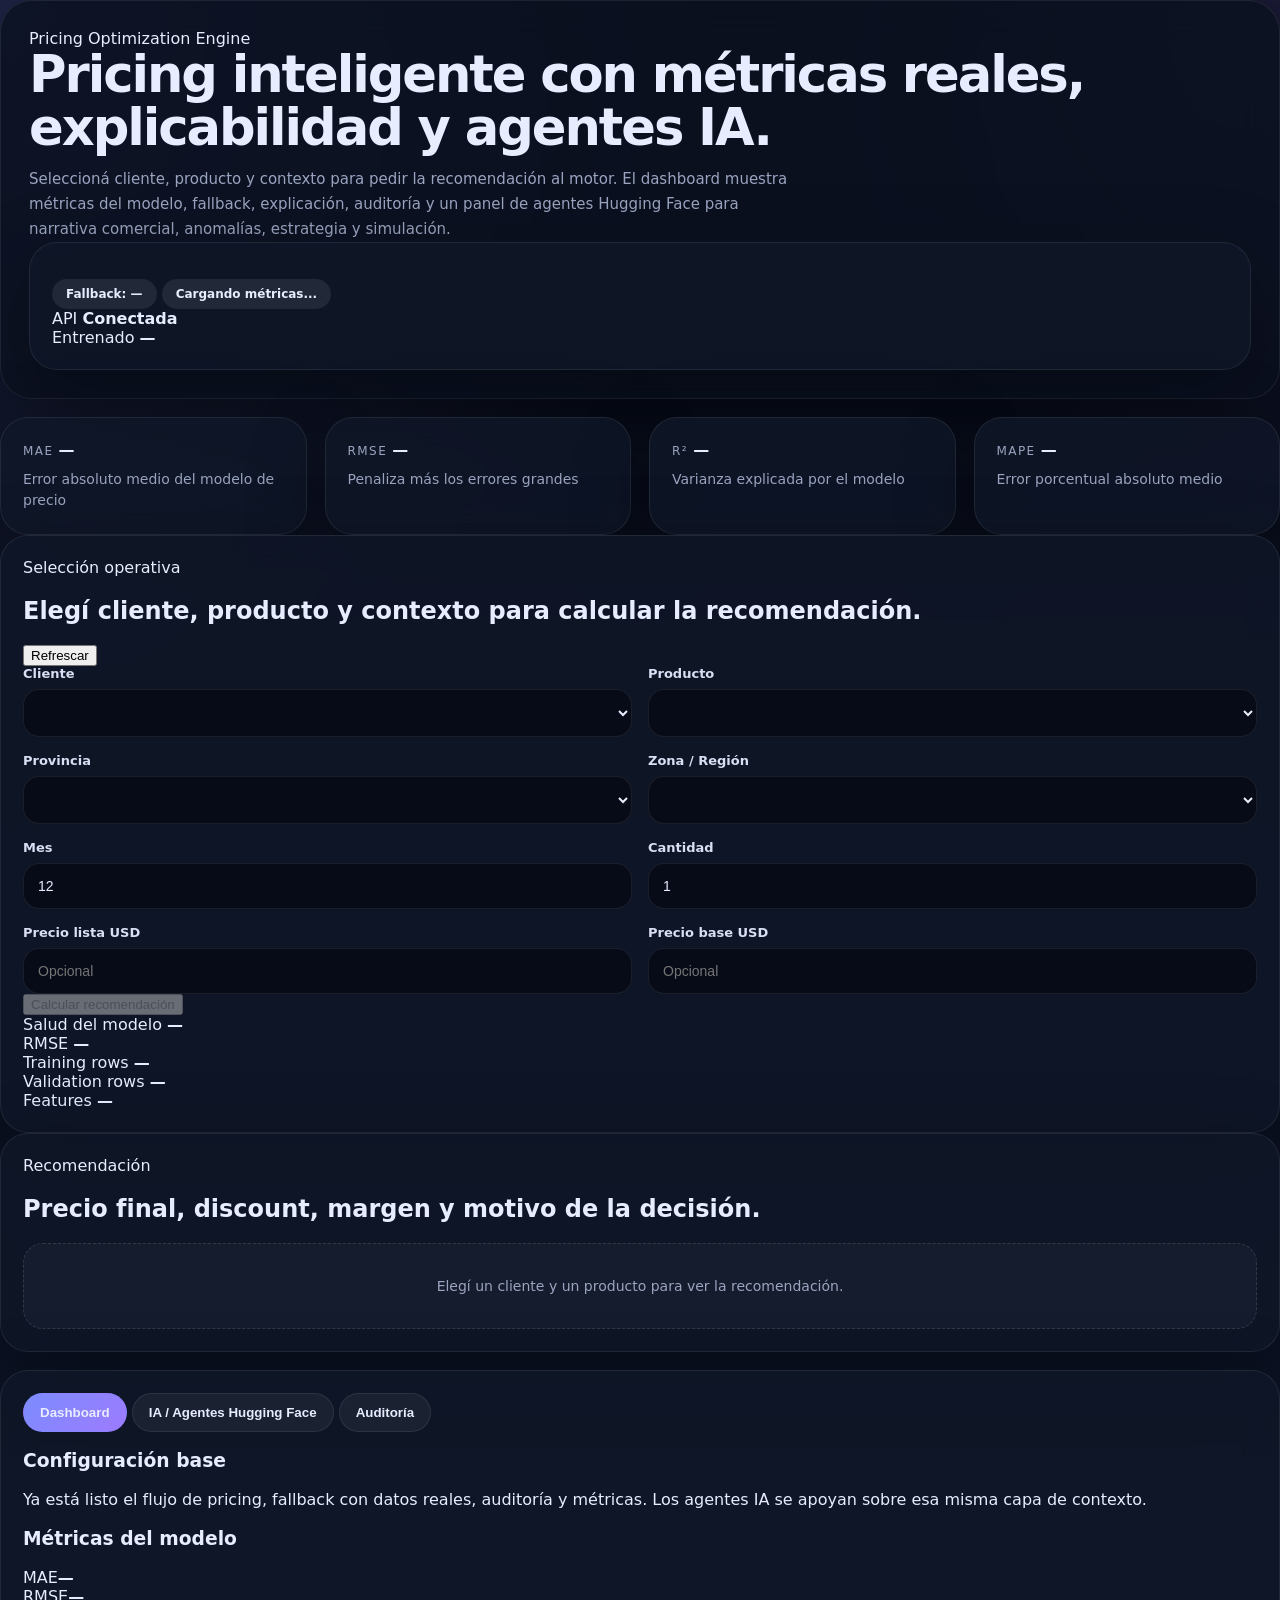
==== commit 0d400282: "Update index.html" ====
--- a/sullair_pricing_front_mod/index.html
+++ b/sullair_pricing_front_mod/index.html
@@ -1,624 +1,423 @@
 <!DOCTYPE html>
 <html lang="es">
-  <head>
-    <meta charset="UTF-8" />
-    <meta name="viewport" content="width=device-width, initial-scale=1.0" />
-    <title>Dynamic Pricing Dashboard</title>
-    <link rel="stylesheet" href="./styles.css" />
-    <script>
-  // Cambiá esta URL por la de tu backend en Render cuando publiques la demo.
-  window.__API_BASE__ = window.__API_BASE__ || "http://127.0.0.1:8000";
-</script>
-  </head>
-  <body>
-    <div class="bg-glow bg-glow-1"></div>
-    <div class="bg-glow bg-glow-2"></div>
-
-    <main class="container">
-      <header class="hero">
-        <div class="hero__topline">
-          <span class="pill">Dynamic Pricing & Revenue Management</span>
-          <span class="pill pill--outline" id="modelStatusPill">Cargando métricas...</span>
-        </div>
-
-        <div class="hero__content">
-          <div>
-            <h1>Pricing inteligente con métricas reales, explicabilidad y agentes IA.</h1>
-            <p>
-              Seleccioná cliente, producto y contexto para pedir la recomendación al motor.
-              El dashboard muestra métricas del modelo, fallback, explicación, auditoría y un
-              panel de agentes Hugging Face para narrativa comercial, anomalías, estrategia y simulación.
-            </p>
-          </div>
-
-          <div class="hero__badges">
-            <span class="badge">API conectada</span>
-            <span class="badge badge--soft" id="fallbackBadge">Fallback: —</span>
-            <span class="badge badge--soft" id="trainedAtBadge">Entrenado: —</span>
-          </div>
-        </div>
-      </header>
-
-      <section class="metrics-grid">
-        <article class="metric-card">
-          <div class="metric-card__head">
-            <div>
-              <span class="metric-label">MAE</span>
-              <h2 id="metricMae">—</h2>
-            </div>
-            <div class="metric-icon">↗</div>
-          </div>
-          <p>Error absoluto medio del modelo de precio</p>
-        </article>
-
-        <article class="metric-card">
-          <div class="metric-card__head">
-            <div>
-              <span class="metric-label">RMSE</span>
-              <h2 id="metricRmse">—</h2>
-            </div>
-            <div class="metric-icon">◌</div>
-          </div>
-          <p>Penaliza más los errores grandes</p>
-        </article>
-
-        <article class="metric-card">
-          <div class="metric-card__head">
-            <div>
-              <span class="metric-label">R²</span>
-              <h2 id="metricR2">—</h2>
-            </div>
-            <div class="metric-icon">◎</div>
-          </div>
-          <p>Varianza explicada por el modelo</p>
-        </article>
-
-        <article class="metric-card">
-          <div class="metric-card__head">
-            <div>
-              <span class="metric-label">MAPE</span>
-              <h2 id="metricMape">—</h2>
-            </div>
-            <div class="metric-icon">%</div>
-          </div>
-          <p>Error porcentual absoluto medio</p>
-        </article>
-      </section>
-
-      <section class="layout-2">
-        <section class="card">
-          <div class="card__head">
-            <div>
-              <h3>Selección operativa</h3>
-              <p>Elegí cliente, producto y contexto para calcular la recomendación.</p>
-            </div>
-            <button class="btn btn--ghost" id="refreshBtn">Refrescar</button>
-          </div>
-
-          <div class="form-grid">
-            <div class="field">
-              <label for="accountSelect">Cliente</label>
-              <select id="accountSelect">
-                <option value="">Cargando clientes...</option>
-              </select>
-            </div>
-
-            <div class="field">
-              <label for="productSelect">Producto</label>
-              <select id="productSelect">
-                <option value="">Cargando productos...</option>
-              </select>
-            </div>
-
-            <div class="field">
-              <label for="provinceSelect">Provincia</label>
-              <select id="provinceSelect">
-                <option value="">Seleccionar provincia</option>
-              </select>
-            </div>
-
-            <div class="field">
-              <label for="zoneSelect">Zona / Región</label>
-              <select id="zoneSelect">
-                <option value="">Seleccionar zona / región</option>
-              </select>
-            </div>
-
-            <div class="field">
-              <label for="monthInput">Mes</label>
-              <input id="monthInput" type="number" min="1" max="12" />
-            </div>
-
-            <div class="field">
-              <label for="qtyInput">Cantidad</label>
-              <input id="qtyInput" type="number" min="1" step="1" value="1" />
-            </div>
-
-            <div class="field">
-              <label for="listPriceInput">Precio lista USD</label>
-              <input id="listPriceInput" type="number" min="0" step="0.01" placeholder="Opcional" />
-            </div>
-
-            <div class="field">
-              <label for="basePriceInput">Precio base USD</label>
-              <input id="basePriceInput" type="number" min="0" step="0.01" placeholder="Opcional" />
-            </div>
-          </div>
-
-          <div class="actions">
-            <button class="btn btn--primary" id="recommendBtn" disabled>Calcular recomendación</button>
-          </div>
-
-          <div id="errorBox" class="error-box hidden"></div>
-        </section>
-
-        <section class="card">
-          <div class="card__head">
-            <div>
-              <h3>Salud del modelo</h3>
-              <p>Resumen técnico del último entrenamiento.</p>
-            </div>
-          </div>
-
-          <div class="stats-grid">
-            <div class="stat">
-              <span>Training rows</span>
-              <strong id="trainingRows">—</strong>
-            </div>
-            <div class="stat">
-              <span>Validation rows</span>
-              <strong id="validationRows">—</strong>
-            </div>
-            <div class="stat">
-              <span>Features</span>
-              <strong id="featureCount">—</strong>
-            </div>
-            <div class="stat">
-              <span>Estado</span>
-              <strong id="modelState">—</strong>
-            </div>
-          </div>
-
-          <div class="progress-block">
-            <div class="progress-block__row">
-              <span>Configuración base</span>
-              <span>Lista</span>
-            </div>
-            <div class="progress">
-              <div class="progress__bar" style="width: 82%"></div>
-            </div>
-          </div>
-
-          <div class="notice">
-            <span>✓</span>
+<head>
+  <meta charset="UTF-8" />
+  <meta name="viewport" content="width=device-width, initial-scale=1.0" />
+  <title>Pricing Optimization Engine</title>
+  <link rel="stylesheet" href="styles.css" />
+</head>
+<body>
+  <div class="page-shell">
+    <header class="hero">
+      <div class="hero__copy">
+        <span class="eyebrow">Pricing Optimization Engine</span>
+        <h1>Pricing inteligente con métricas reales, explicabilidad y agentes IA.</h1>
+        <p>
+          Seleccioná cliente, producto y contexto para pedir la recomendación al motor.
+          El dashboard muestra métricas del modelo, fallback, explicación, auditoría y
+          un panel de agentes Hugging Face para narrativa comercial, anomalías, estrategia y simulación.
+        </p>
+      </div>
+
+      <div class="hero__status card">
+        <div class="status-row">
+          <span id="fallbackBadge" class="chip">Fallback: —</span>
+          <span id="modelStatusPill" class="chip">Cargando...</span>
+        </div>
+        <div class="status-grid">
+          <div>
+            <span class="status-label">API</span>
+            <strong>Conectada</strong>
+          </div>
+          <div>
+            <span class="status-label">Entrenado</span>
+            <strong id="trainedAtBadge">—</strong>
+          </div>
+        </div>
+      </div>
+    </header>
+
+    <div id="errorBox" class="error-box hidden"></div>
+
+    <section class="metrics-grid">
+      <article class="metric-card card">
+        <span class="metric-label">MAE</span>
+        <strong id="metricMae" class="metric-value">—</strong>
+        <p>Error absoluto medio del modelo de precio</p>
+      </article>
+
+      <article class="metric-card card">
+        <span class="metric-label">RMSE</span>
+        <strong id="metricRmse" class="metric-value">—</strong>
+        <p>Penaliza más los errores grandes</p>
+      </article>
+
+      <article class="metric-card card">
+        <span class="metric-label">R²</span>
+        <strong id="metricR2" class="metric-value">—</strong>
+        <p>Varianza explicada por el modelo</p>
+      </article>
+
+      <article class="metric-card card">
+        <span class="metric-label">MAPE</span>
+        <strong id="metricMape" class="metric-value">—</strong>
+        <p>Error porcentual absoluto medio</p>
+      </article>
+    </section>
+
+    <section class="workspace-grid">
+      <article class="card panel">
+        <div class="panel__head">
+          <div>
+            <span class="eyebrow">Selección operativa</span>
+            <h2>Elegí cliente, producto y contexto para calcular la recomendación.</h2>
+          </div>
+          <button id="refreshBtn" class="button button--ghost" type="button">Refrescar</button>
+        </div>
+
+        <div class="form-grid">
+          <label class="field">
+            <span>Cliente</span>
+            <select id="accountSelect"></select>
+          </label>
+
+          <label class="field">
+            <span>Producto</span>
+            <select id="productSelect"></select>
+          </label>
+
+          <label class="field">
+            <span>Provincia</span>
+            <select id="provinceSelect"></select>
+          </label>
+
+          <label class="field">
+            <span>Zona / Región</span>
+            <select id="zoneSelect"></select>
+          </label>
+
+          <label class="field">
+            <span>Mes</span>
+            <input id="monthInput" type="number" min="1" max="12" />
+          </label>
+
+          <label class="field">
+            <span>Cantidad</span>
+            <input id="qtyInput" type="number" min="1" step="1" />
+          </label>
+
+          <label class="field">
+            <span>Precio lista USD</span>
+            <input id="listPriceInput" type="number" min="0" step="0.01" placeholder="Opcional" />
+          </label>
+
+          <label class="field">
+            <span>Precio base USD</span>
+            <input id="basePriceInput" type="number" min="0" step="0.01" placeholder="Opcional" />
+          </label>
+        </div>
+
+        <div class="actions-row">
+          <button id="recommendBtn" class="button button--primary" type="button">Calcular recomendación</button>
+        </div>
+
+        <div class="summary-strip">
+          <div>
+            <span class="status-label">Salud del modelo</span>
+            <strong id="summaryMae">—</strong>
+          </div>
+          <div>
+            <span class="status-label">RMSE</span>
+            <strong id="summaryRmse">—</strong>
+          </div>
+          <div>
+            <span class="status-label">Training rows</span>
+            <strong id="trainingRows">—</strong>
+          </div>
+          <div>
+            <span class="status-label">Validation rows</span>
+            <strong id="validationRows">—</strong>
+          </div>
+          <div>
+            <span class="status-label">Features</span>
+            <strong id="featureCount">—</strong>
+          </div>
+        </div>
+      </article>
+
+      <article class="card panel">
+        <span class="eyebrow">Recomendación</span>
+        <h2>Precio final, discount, margen y motivo de la decisión.</h2>
+
+        <div id="recommendationEmpty" class="empty-state">
+          Elegí un cliente y un producto para ver la recomendación.
+        </div>
+
+        <div id="recommendationPanel" class="hidden">
+          <div class="rec-grid">
+            <div class="rec-card">
+              <span>Precio recomendado</span>
+              <strong id="priceRecommended">—</strong>
+            </div>
+            <div class="rec-card">
+              <span>Descuento recomendado</span>
+              <strong id="discountRecommended">—</strong>
+            </div>
+            <div class="rec-card">
+              <span>Margen esperado</span>
+              <strong id="marginExpected">—</strong>
+            </div>
+            <div class="rec-card">
+              <span>Fallback usado</span>
+              <strong id="fallbackUsed">—</strong>
+            </div>
+          </div>
+
+          <div class="detail-box">
+            <span class="detail-label">Contexto</span>
+            <strong id="contextSource">—</strong>
+          </div>
+
+          <div class="detail-box">
+            <span class="detail-label">Versión</span>
+            <strong id="modelVersion">—</strong>
+          </div>
+
+          <div class="detail-box">
+            <span class="detail-label">Motivo</span>
+            <p id="recommendationReason">—</p>
+          </div>
+
+          <div class="chart-area">
+            <h3>Visualización y trazabilidad</h3>
+            <div id="chartBars" class="chart-bars"></div>
+          </div>
+
+          <div class="factor-box">
+            <h3>Factores relevantes</h3>
+            <div id="factorScores" class="factor-list"></div>
+          </div>
+        </div>
+      </article>
+    </section>
+
+    <section class="tabs card">
+      <div class="tabs__header">
+        <button class="tab-btn tab-btn--active" data-tab="roadmap" type="button">Dashboard</button>
+        <button class="tab-btn" data-tab="llm" type="button">IA / Agentes Hugging Face</button>
+        <button class="tab-btn" data-tab="audit" type="button">Auditoría</button>
+      </div>
+
+      <div id="tab-roadmap" class="tab-content tab-content--active">
+        <div class="two-col">
+          <article class="subcard">
+            <h3>Configuración base</h3>
             <p>
               Ya está listo el flujo de pricing, fallback con datos reales, auditoría y métricas.
               Los agentes IA se apoyan sobre esa misma capa de contexto.
             </p>
-          </div>
-        </section>
-      </section>
-
-      <section class="layout-2">
-        <section class="card">
-          <div class="card__head">
-            <div>
-              <h3>Recomendación</h3>
-              <p>Precio final, discount, margen y motivo de la decisión.</p>
-            </div>
-          </div>
-
-          <div id="recommendationEmpty" class="empty-state">
-            Elegí un cliente y un producto para ver la recomendación.
-          </div>
-
-          <div id="recommendationPanel" class="reco hidden">
-            <div class="reco-grid">
-              <div class="reco-box">
-                <span>Precio recomendado</span>
-                <strong id="priceRecommended">—</strong>
-              </div>
-              <div class="reco-box">
-                <span>Descuento sugerido</span>
-                <strong id="discountRecommended">—</strong>
-              </div>
-              <div class="reco-box">
-                <span>Margen esperado</span>
-                <strong id="marginExpected">—</strong>
-              </div>
-              <div class="reco-box">
-                <span>Fallback</span>
-                <strong id="fallbackUsed">—</strong>
-              </div>
-            </div>
-
-            <div class="reco-reason">
-              <span class="section-caption">Razón</span>
-              <p id="recommendationReason">—</p>
-            </div>
-
-            <div class="factor-panel">
-              <span class="section-caption">Scores por factor</span>
-              <div id="factorScores" class="factor-list"></div>
-            </div>
-          </div>
-        </section>
-
-        <section class="card">
-          <div class="card__head">
-            <div>
-              <h3>Visualización y trazabilidad</h3>
-              <p>Distribución simple del precio y panel de auditoría técnica.</p>
-            </div>
-          </div>
-
-          <div class="chart-card">
-            <div id="chartBars" class="chart-bars"></div>
-          </div>
-
-          <div class="mini-grid">
-            <div class="mini-box">
-              <span>Contexto</span>
-              <strong id="contextSource">—</strong>
-            </div>
-            <div class="mini-box">
-              <span>Versión</span>
-              <strong id="modelVersion">—</strong>
-            </div>
-          </div>
-
-          <div class="metrics-summary">
-            <span class="section-caption">Métricas del modelo</span>
-            <div class="mini-grid mini-grid--2">
-              <div class="mini-box">
-                <span>MAE</span>
-                <strong id="summaryMae">—</strong>
-              </div>
-              <div class="mini-box">
-                <span>RMSE</span>
-                <strong id="summaryRmse">—</strong>
-              </div>
-            </div>
-          </div>
-        </section>
-      </section>
-
-      <section class="card agents-shell">
-        <div class="card__head">
-          <div>
-            <h3>IA / Agentes Hugging Face</h3>
-            <p>
-              Narrador, Market Scout, Behavioral Profiler y Discount Logic conectados al motor real.
-            </p>
-          </div>
-        </div>
-
-        <div class="ai-access-panel">
-  <div class="ai-access-panel__header">
-    <div>
-      <span class="section-caption">Acceso a IA</span>
-      <h4>Conectar Hugging Face con contraseña</h4>
-      <p>
-        La demo de pricing sigue abierta. Solo esta sección necesita autenticación para habilitar los agentes.
-      </p>
-    </div>
-    <span class="chip" id="aiStatusBadge">IA desconectada</span>
+          </article>
+
+          <article class="subcard">
+            <h3>Métricas del modelo</h3>
+            <div class="mini-metrics">
+              <div><span>MAE</span><strong id="metricMaeMini">—</strong></div>
+              <div><span>RMSE</span><strong id="metricRmseMini">—</strong></div>
+            </div>
+          </article>
+        </div>
+      </div>
+
+      <div id="tab-llm" class="tab-content">
+        <div class="two-col">
+          <article class="subcard">
+            <h3>Acceso a IA</h3>
+            <p>Conectar Hugging Face con contraseña.</p>
+            <p class="muted">La demo de pricing sigue abierta. Solo esta sección necesita autenticación para habilitar los agentes.</p>
+
+            <div class="ai-login">
+              <div class="status-row">
+                <span id="aiStatusBadge" class="chip">IA desconectada</span>
+              </div>
+
+              <label class="field">
+                <span>Contraseña de IA</span>
+                <input id="llmPassword" type="password" placeholder="••••••••••••••••" />
+              </label>
+
+              <div class="actions-row">
+                <button id="connectAiBtn" class="button button--primary" type="button">Conectar IA</button>
+                <button id="disconnectAiBtn" class="button button--ghost" type="button">Desconectar</button>
+              </div>
+            </div>
+          </article>
+
+          <article class="subcard">
+            <h3>Agentes de negocio</h3>
+            <div class="agent-grid">
+              <button id="btnExplainAi" class="button button--ghost" type="button">Generar explicación IA</button>
+              <button id="btnAnomalies" class="button button--ghost" type="button">Detectar anomalías</button>
+              <button id="btnStrategy" class="button button--ghost" type="button">Recomendar estrategia</button>
+              <button id="btnWhatIf" class="button button--ghost" type="button">Simular escenarios</button>
+            </div>
+            <p class="muted">Al conectar, se habilitan los agentes de Hugging Face y el Narrator.</p>
+          </article>
+        </div>
+
+        <div class="two-col two-col--stack">
+          <article class="subcard">
+            <h3>Narrador comercial</h3>
+            <label class="field">
+              <span>Pregunta</span>
+              <textarea id="narratorQuestion" rows="4" placeholder="¿Cómo justifico esta recomendación ante el cliente?"></textarea>
+            </label>
+            <label class="field">
+              <span>Decision ID (opcional)</span>
+              <input id="narratorDecisionId" type="number" min="1" placeholder="Ej. 12" />
+            </label>
+            <div class="actions-row">
+              <button id="narratorChatBtn" class="button button--primary" type="button">Consultar Narrator</button>
+            </div>
+            <div class="detail-box">
+              <span class="detail-label">Respuesta</span>
+              <p id="narratorAnswer">—</p>
+            </div>
+          </article>
+
+          <article class="subcard">
+            <h3>Explicación IA</h3>
+            <div class="detail-box">
+              <span class="detail-label">Tono</span>
+              <strong id="agentNarrativeTone">—</strong>
+            </div>
+            <div class="detail-box">
+              <span class="detail-label">Resumen ejecutivo</span>
+              <p id="agentExecutiveSummary">—</p>
+            </div>
+            <div class="detail-box">
+              <span class="detail-label">Contexto cliente</span>
+              <p id="agentClientContext">—</p>
+            </div>
+            <div class="detail-box">
+              <span class="detail-label">Contexto producto</span>
+              <p id="agentProductContext">—</p>
+            </div>
+            <div class="detail-box">
+              <span class="detail-label">Contexto zona</span>
+              <p id="agentZoneContext">—</p>
+            </div>
+            <div class="detail-box">
+              <span class="detail-label">Acción recomendada</span>
+              <p id="agentRecommendedAction">—</p>
+            </div>
+
+            <div class="two-col two-col--compact">
+              <div class="subbox">
+                <h4>Argumentos</h4>
+                <ul id="agentKeyArguments"></ul>
+              </div>
+              <div class="subbox">
+                <h4>Riesgos</h4>
+                <ul id="agentRisks"></ul>
+              </div>
+            </div>
+          </article>
+        </div>
+
+        <div class="two-col">
+          <article class="subcard">
+            <h3>Anomalías</h3>
+            <div id="agentAnomalies" class="stack-list"></div>
+          </article>
+
+          <article class="subcard">
+            <h3>Estrategia</h3>
+            <div class="detail-box">
+              <span class="detail-label">Título</span>
+              <strong id="agentStrategyTitle">—</strong>
+            </div>
+            <div class="detail-box">
+              <span class="detail-label">Resumen</span>
+              <p id="agentStrategySummary">—</p>
+            </div>
+
+            <div class="two-col two-col--compact">
+              <div class="subbox">
+                <h4>Plan de acción</h4>
+                <ul id="agentActionPlan"></ul>
+              </div>
+              <div class="subbox">
+                <h4>Riesgos</h4>
+                <ul id="agentStrategyRisks"></ul>
+              </div>
+            </div>
+
+            <div class="detail-box">
+              <span class="detail-label">Estado de contexto</span>
+              <strong id="agentContextState">—</strong>
+            </div>
+
+            <div class="detail-box">
+              <span class="detail-label">Regla de protección</span>
+              <p id="agentGuardrailSummary">—</p>
+            </div>
+
+            <div class="detail-box">
+              <span class="detail-label">Resumen mercado</span>
+              <p id="agentMarketSummary">—</p>
+            </div>
+
+            <div class="detail-box">
+              <span class="detail-label">Resumen comportamiento</span>
+              <p id="agentBehaviorSummary">—</p>
+            </div>
+          </article>
+        </div>
+
+        <div class="subcard">
+          <h3>Simulación What-if</h3>
+          <div class="table-wrap">
+            <table class="scenario-table">
+              <thead>
+                <tr>
+                  <th>Multiplicador</th>
+                  <th>Precio</th>
+                  <th>Margen esperado</th>
+                  <th>Score</th>
+                  <th>Estado</th>
+                </tr>
+              </thead>
+              <tbody id="scenarioTableBody">
+                <tr>
+                  <td colspan="5" class="empty-row">Todavía no se ejecutó simulación.</td>
+                </tr>
+              </tbody>
+            </table>
+          </div>
+        </div>
+      </div>
+
+      <div id="tab-audit" class="tab-content">
+        <div class="two-col">
+          <article class="subcard">
+            <h3>Auditoría técnica</h3>
+            <div id="auditLatestRows" class="stack-list"></div>
+          </article>
+
+          <article class="subcard">
+            <h3>Estado base</h3>
+            <div class="detail-box">
+              <span class="detail-label">Resumen</span>
+              <p>
+                El dashboard combina pricing, métricas, fallback, trazabilidad y agentes IA en una sola interfaz.
+              </p>
+            </div>
+          </article>
+        </div>
+      </div>
+    </section>
   </div>
 
-  <div class="ai-access-panel__grid">
-    <div class="field">
-      <label for="llmPassword">Contraseña de IA</label>
-      <input
-        id="llmPassword"
-        type="password"
-        placeholder="Ingresá la clave para conectar la IA"
-        autocomplete="current-password"
-      />
-    </div>
-
-    <div class="actions ai-access-actions">
-      <button class="btn btn--primary" id="connectAiBtn" type="button">Conectar IA</button>
-      <button class="btn btn--ghost" id="disconnectAiBtn" type="button">Desconectar</button>
-    </div>
-  </div>
-
-  <div class="ai-access-panel__hint">
-    Al conectar, se habilitan los agentes de Hugging Face y el Narrator.
-  </div>
-</div>
-
-        <div class="agent-actions">
-          <button class="btn btn--primary" id="btnExplainAi" disabled>Generar explicación IA</button>
-          <button class="btn btn--ghost" id="btnAnomalies" disabled>Detectar anomalías</button>
-          <button class="btn btn--ghost" id="btnStrategy" disabled>Recomendar estrategia</button>
-          <button class="btn btn--ghost" id="btnWhatIf" disabled>Simular escenarios</button>
-        </div>
-
-        <div class="agents-note">
-          El Narrator usa el output del motor para traducirlo a lenguaje comercial; el resto de agentes analiza mercado, comportamiento, riesgos y escenarios.
-        </div>
-
-        <div class="agents-grid">
-          <article class="agent-card">
-            <div class="agent-card__head">
-              <img class="agent-avatar" src="./src/narrador_comercial.png" alt="Narrador comercial" />
-              <div class="agent-head-copy">
-                <h4>Narrador comercial</h4>
-                <span class="chip chip--active" id="agentNarrativeTone">—</span>
-              </div>
-            </div>
-            <p id="agentExecutiveSummary" class="agent-main-text">Todavía no se generó explicación IA.</p>
-
-            <div class="agent-subgrid">
-              <div class="mini-box">
-                <span>Cliente</span>
-                <strong id="agentClientContext">—</strong>
-              </div>
-              <div class="mini-box">
-                <span>Producto</span>
-                <strong id="agentProductContext">—</strong>
-              </div>
-              <div class="mini-box">
-                <span>Zona</span>
-                <strong id="agentZoneContext">—</strong>
-              </div>
-              <div class="mini-box">
-                <span>Acción</span>
-                <strong id="agentRecommendedAction">—</strong>
-              </div>
-            </div>
-
-            <div class="list-block">
-              <span class="section-caption">Argumentos clave</span>
-              <ul id="agentKeyArguments" class="bullet-list"></ul>
-            </div>
-
-            <div class="list-block">
-              <span class="section-caption">Riesgos</span>
-              <ul id="agentRisks" class="bullet-list bullet-list--danger"></ul>
-            </div>
-          </article>
-
-          <article class="agent-card">
-            <div class="agent-card__head">
-              <img class="agent-avatar" src="./src/inteligencia_mercado.png" alt="Market Scout" />
-              <div class="agent-head-copy">
-                <h4>Señales del motor</h4>
-                <span class="chip">Contexto vivo</span>
-              </div>
-            </div>
-
-            <div class="mini-grid mini-grid--2">
-              <div class="mini-box">
-                <span>Market Scout</span>
-                <strong id="agentMarketSummary">—</strong>
-              </div>
-              <div class="mini-box">
-                <span>Behavioral Profiler</span>
-                <strong id="agentBehaviorSummary">—</strong>
-              </div>
-              <div class="mini-box">
-                <span>Guardrail</span>
-                <strong id="agentGuardrailSummary">—</strong>
-              </div>
-              <div class="mini-box">
-                <span>Estado</span>
-                <strong id="agentContextState">—</strong>
-              </div>
-            </div>
-
-            <div class="list-block">
-              <span class="section-caption">Anomalías</span>
-              <div id="agentAnomalies" class="inline-list"></div>
-            </div>
-          </article>
-
-          <article class="agent-card">
-            <div class="agent-card__head">
-              <img class="agent-avatar" src="./src/estratega_descuentos.png" alt="Estratega de descuentos" />
-              <div class="agent-head-copy">
-                <h4>Estrategia comercial</h4>
-                <span class="chip">Decision support</span>
-              </div>
-            </div>
-            <div class="strategy-card">
-              <p id="agentStrategyTitle" class="strategy-title">—</p>
-              <p id="agentStrategySummary" class="strategy-summary">Todavía no se generó estrategia.</p>
-              <div class="strategy-list">
-                <div>
-                  <span>Plan de acción</span>
-                  <ul id="agentActionPlan" class="bullet-list"></ul>
-                </div>
-                <div>
-                  <span>Riesgos</span>
-                  <ul id="agentStrategyRisks" class="bullet-list bullet-list--danger"></ul>
-                </div>
-              </div>
-            </div>
-          </article>
-
-          <article class="agent-card">
-            <div class="agent-card__head">
-              <img class="agent-avatar" src="./src/comportamiento_cliente.png" alt="Comportamiento del cliente" />
-              <div class="agent-head-copy">
-                <h4>What-if simulation</h4>
-                <span class="chip">Escenarios</span>
-              </div>
-            </div>
-            <div class="scenario-table-wrap">
-              <table class="scenario-table">
-                <thead>
-                  <tr>
-                    <th>Multiplicador</th>
-                    <th>Precio</th>
-                    <th>Margen</th>
-                    <th>Revenue score</th>
-                    <th>Estado</th>
-                  </tr>
-                </thead>
-                <tbody id="scenarioTableBody">
-                  <tr>
-                    <td colspan="5" class="empty-row">Todavía no se ejecutó simulación.</td>
-                  </tr>
-                </tbody>
-              </table>
-            </div>
-          </article>
-        </div>
-      </section>
-
-      <section class="layout-audit-chat">
-        <section class="card">
-          <div class="card__head">
-            <div>
-              <h3>Auditoría reciente</h3>
-              <p>Últimas decisiones registradas en pricing_decisions_log.</p>
-            </div>
-          </div>
-          <div id="auditLatestRows" class="inline-list"></div>
-        </section>
-
-        <section class="card chat-card">
-          <div class="card__head">
-            <div>
-              <h3>Chat con el Narrator</h3>
-              <p>Consultá una decisión concreta o preguntá por una recomendación reciente.</p>
-            </div>
-          </div>
-
-          <div class="chat-personas">
-            <div class="persona-card">
-              <img src="./src/inteligencia_mercado.png" alt="Market Scout" />
-              <span>Market Scout</span>
-            </div>
-            <div class="persona-card">
-              <img src="./src/comportamiento_cliente.png" alt="Behavioral Profiler" />
-              <span>Behavioral Profiler</span>
-            </div>
-            <div class="persona-card">
-              <img src="./src/estratega_descuentos.png" alt="Discount Logic" />
-              <span>Discount Logic</span>
-            </div>
-            <div class="persona-card">
-              <img src="./src/narrador_comercial.png" alt="Narrator" />
-              <span>Narrator</span>
-            </div>
-          </div>
-
-          <div class="field">
-            <label for="narratorDecisionId">Decision ID (opcional)</label>
-            <input id="narratorDecisionId" type="number" placeholder="Ej. 12" />
-          </div>
-
-          <div class="field">
-            <label for="narratorQuestion">Pregunta</label>
-            <textarea id="narratorQuestion" rows="5" placeholder="¿Por qué se sugirió este precio?"></textarea>
-          </div>
-
-          <div class="actions">
-            <button class="btn btn--primary" id="narratorChatBtn">Preguntar</button>
-          </div>
-
-          <div id="narratorAnswer" class="agents-note narrator-answer">
-            La respuesta aparecerá acá.
-          </div>
-        </section>
-      </section>
-
-      <section class="tabs">
-        <div class="tabs__bar">
-          <button class="tab-btn tab-btn--active" data-tab="roadmap">Roadmap</button>
-          <button class="tab-btn" data-tab="llm">LLM / IA</button>
-          <button class="tab-btn" data-tab="audit">Auditoría</button>
-        </div>
-
-        <div class="tab-content tab-content--active" id="tab-roadmap">
-          <div class="cards-grid">
-            <article class="feature-card">
-              <div class="feature-card__icon">✦</div>
-              <h4>IA explicativa</h4>
-              <p>LLM para traducir la decisión del motor en lenguaje comercial entendible.</p>
-              <span class="chip">Próximo</span>
-            </article>
-
-            <article class="feature-card">
-              <div class="feature-card__icon">⚑</div>
-              <h4>Detección de anomalías</h4>
-              <p>Alertas por precios fuera de rango, descuentos excesivos y decisiones inconsistentes.</p>
-              <span class="chip">Próximo</span>
-            </article>
-
-            <article class="feature-card">
-              <div class="feature-card__icon">≈</div>
-              <h4>Simulación de escenarios</h4>
-              <p>What-if analysis: qué pasa si bajamos o subimos el precio por segmento o zona.</p>
-              <span class="chip chip--active">En curso</span>
-            </article>
-
-            <article class="feature-card">
-              <div class="feature-card__icon">⋯</div>
-              <h4>Batch pricing</h4>
-              <p>Scoring masivo con barra de progreso para listas de clientes y productos.</p>
-              <span class="chip">Planeado</span>
-            </article>
-          </div>
-        </div>
-
-        <div class="tab-content" id="tab-llm">
-          <div class="split-grid">
-            <article class="feature-card feature-card--wide">
-              <div class="feature-card__icon">🧠</div>
-              <h4>IA explicativa</h4>
-              <p>
-                El Narrator convierte la recomendación de pricing en un resumen ejecutivo para ventas y dirección.
-              </p>
-              <ul class="bullet-list">
-                <li>Resumen ejecutivo para ventas y dirección.</li>
-                <li>Justificación por cliente, producto y zona.</li>
-                <li>Recomendación de acción comercial siguiente.</li>
-                <li>Comparación entre precio actual, sugerido y margen objetivo.</li>
-              </ul>
-            </article>
-
-            <article class="feature-card feature-card--wide">
-              <div class="feature-card__icon">✨</div>
-              <h4>Integración con Hugging Face</h4>
-              <p>El backend ya queda listo para exponer agentes: explicación, anomalías, estrategia y escenarios.</p>
-              <ul class="bullet-list">
-                <li>/agents/explain-pricing</li>
-                <li>/agents/detect-anomalies</li>
-                <li>/agents/recommend-strategy</li>
-                <li>/agents/what-if-simulation</li>
-              </ul>
-            </article>
-          </div>
-        </div>
-
-        <div class="tab-content" id="tab-audit">
-          <article class="audit-card">
-            <h4>Trazabilidad y control</h4>
-            <p>
-              Cada recomendación queda auditada. Luego podremos listar histórico, revisar anomalías y exportar decisiones.
-            </p>
-            <div class="audit-grid">
-              <div class="audit-item">
-                <span>Auditoría</span>
-                <strong>Guardado en SQLite por cada decisión</strong>
-              </div>
-              <div class="audit-item">
-                <span>Fallback</span>
-                <strong>Soporte para match histórico o datos enriquecidos</strong>
-              </div>
-              <div class="audit-item">
-                <span>Modelo</span>
-                <strong>Versión, métricas y contexto en UI</strong>
-              </div>
-            </div>
-          </article>
-        </div>
-      </section>
-    </main>
-
-    <script src="./app.js"></script>
-  </body>
-</html>+  <script src="app.js"></script>
+</body>
+</html>
